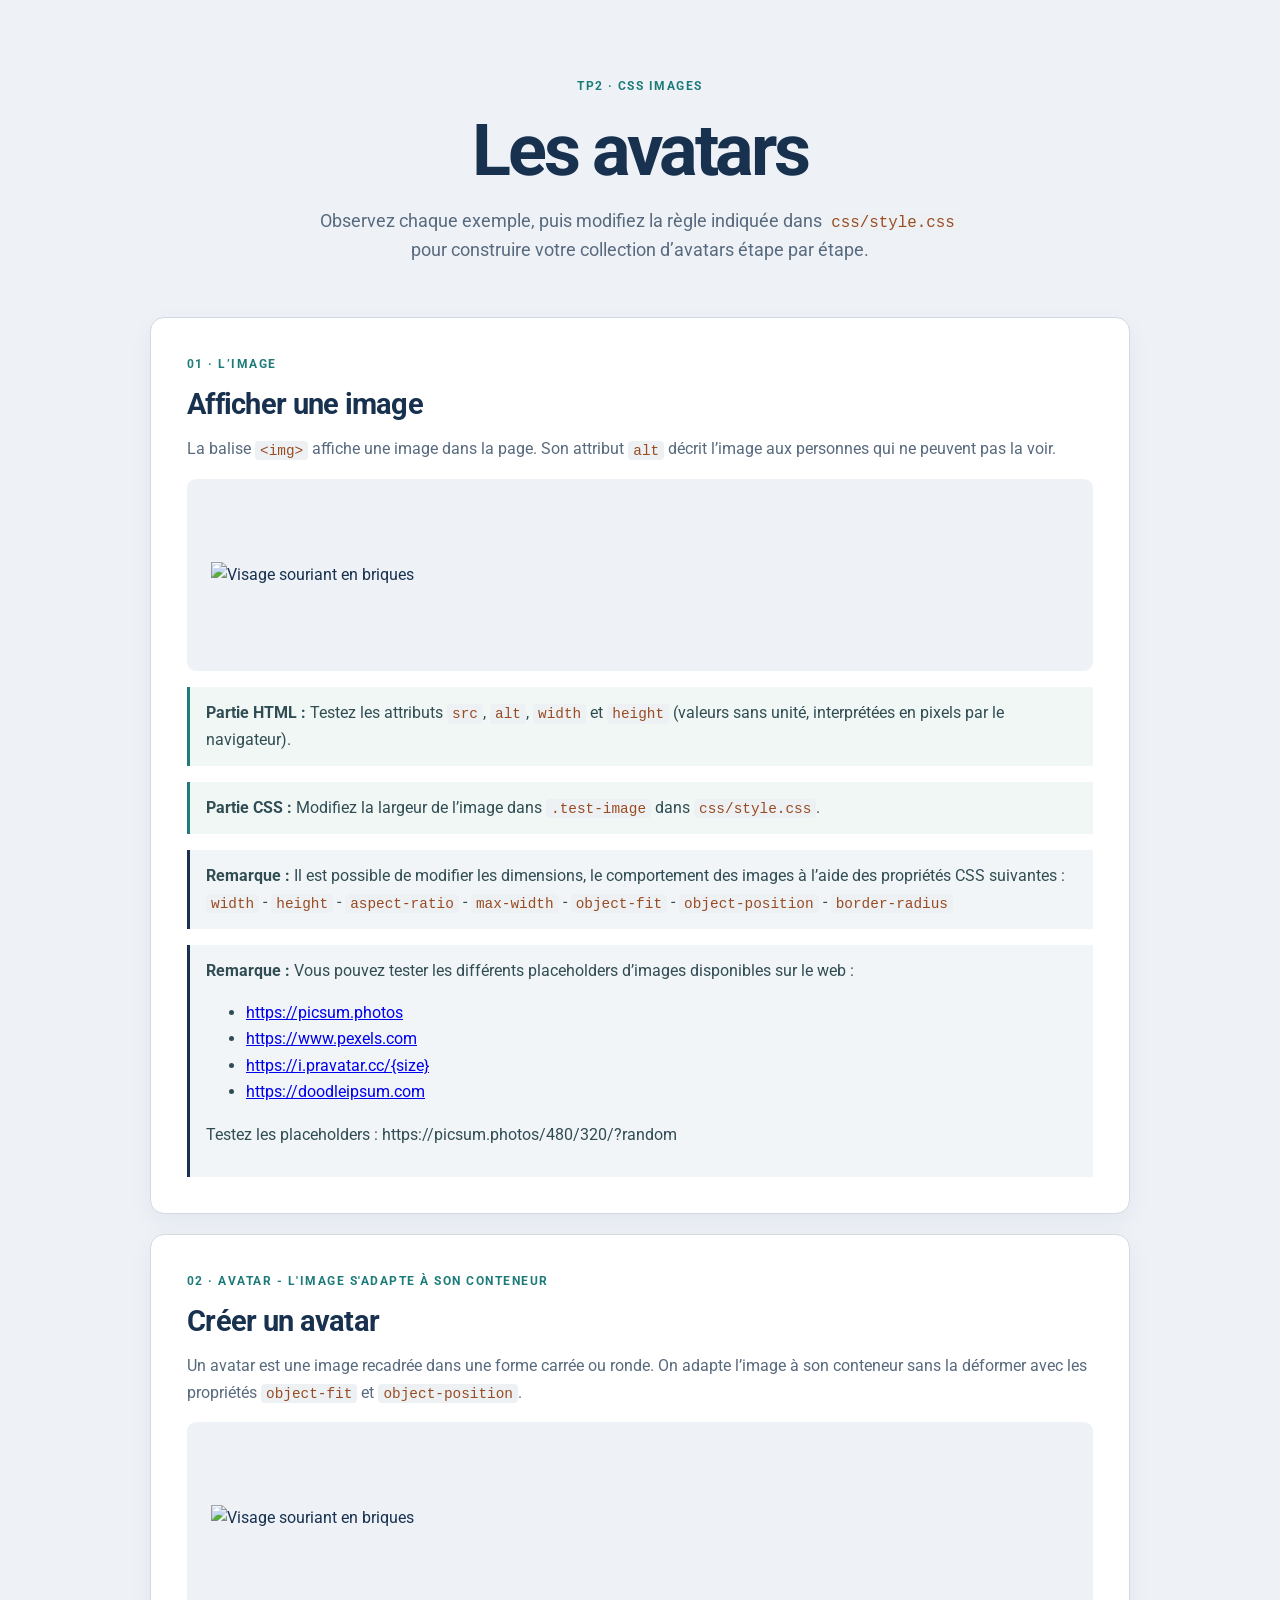
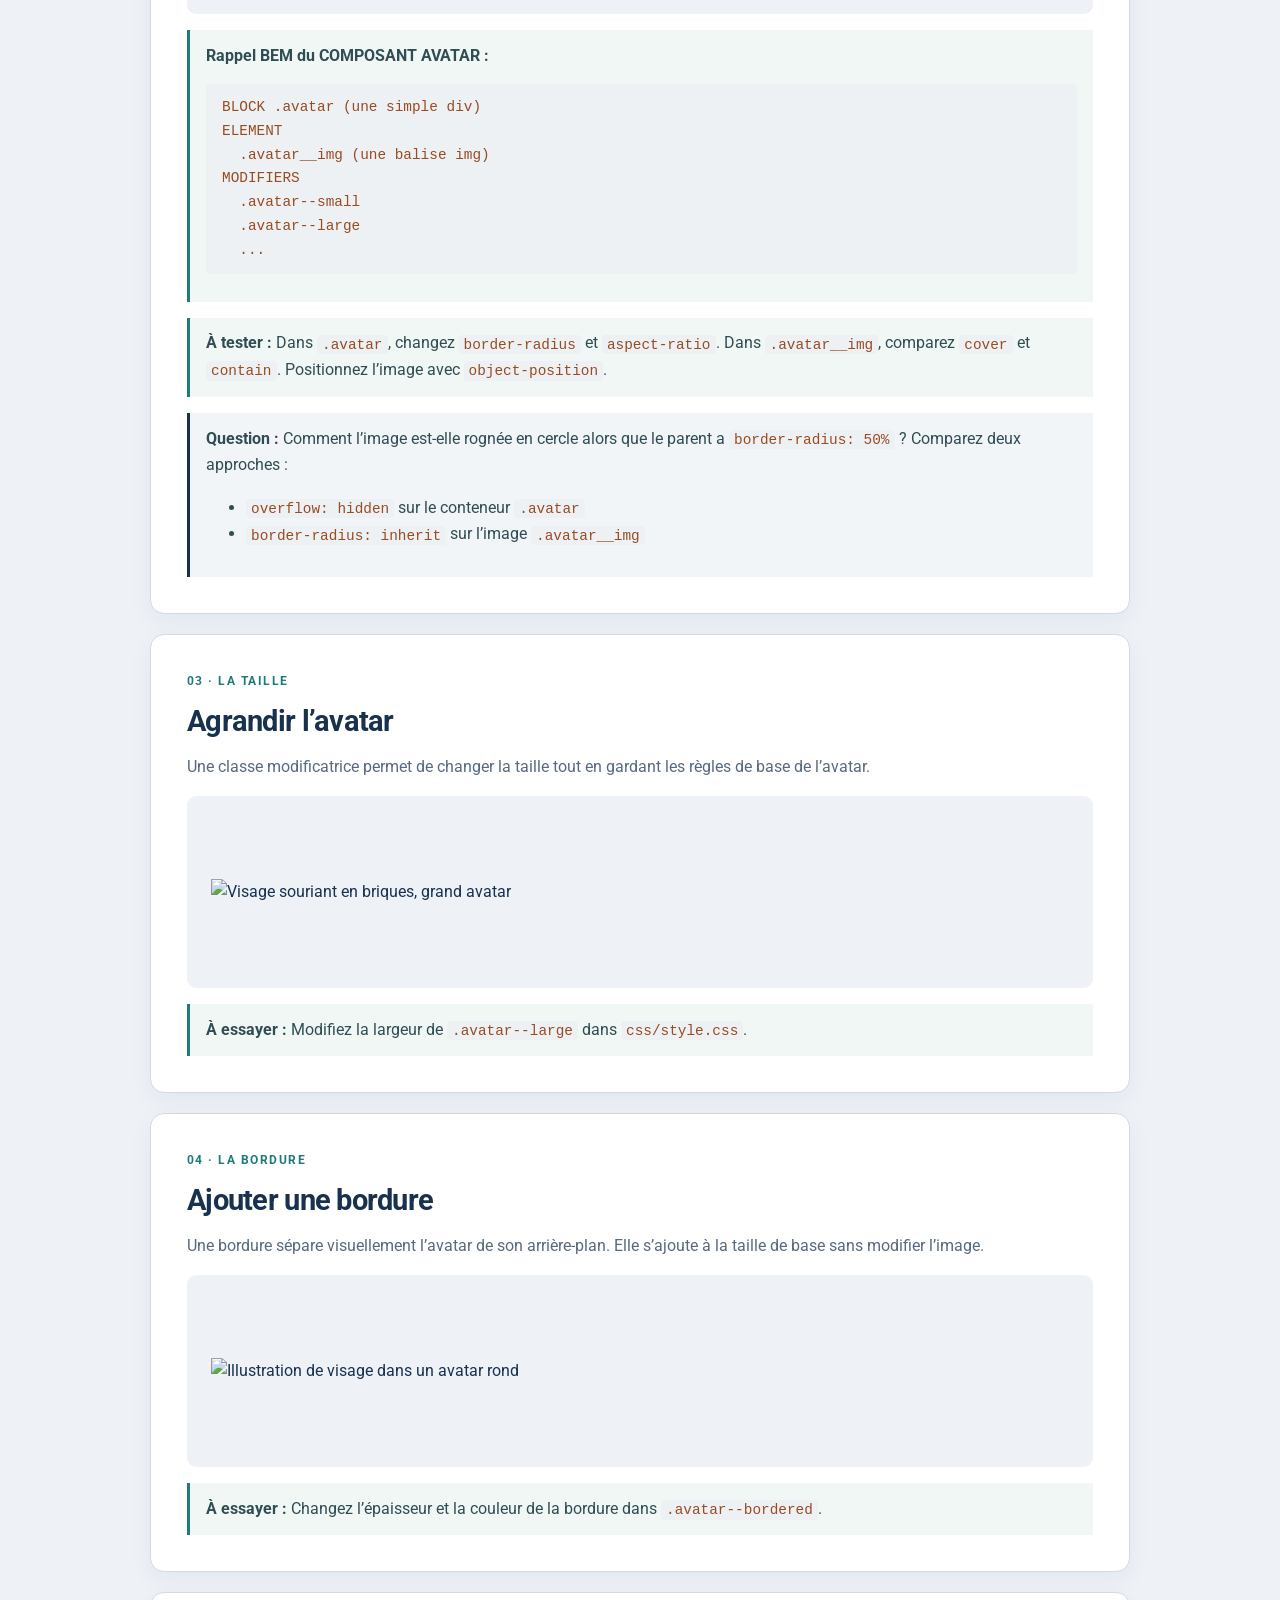
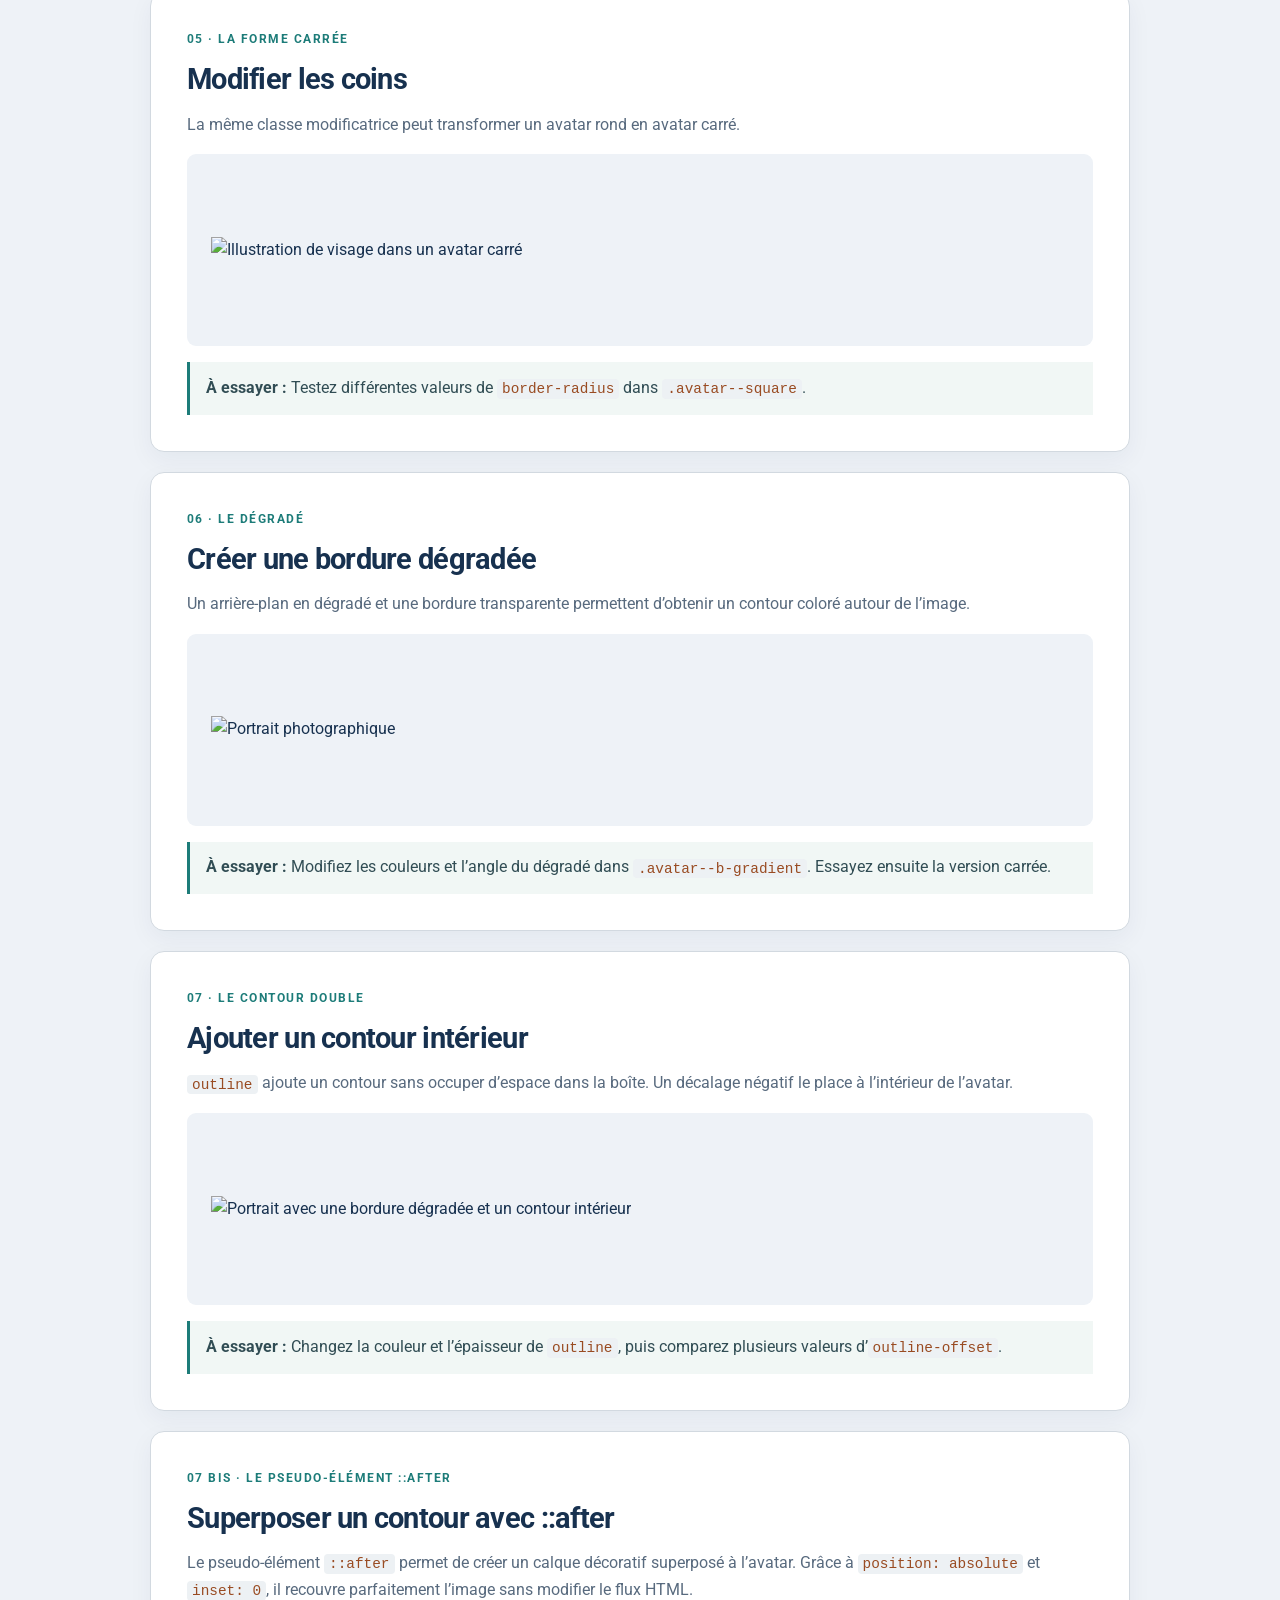
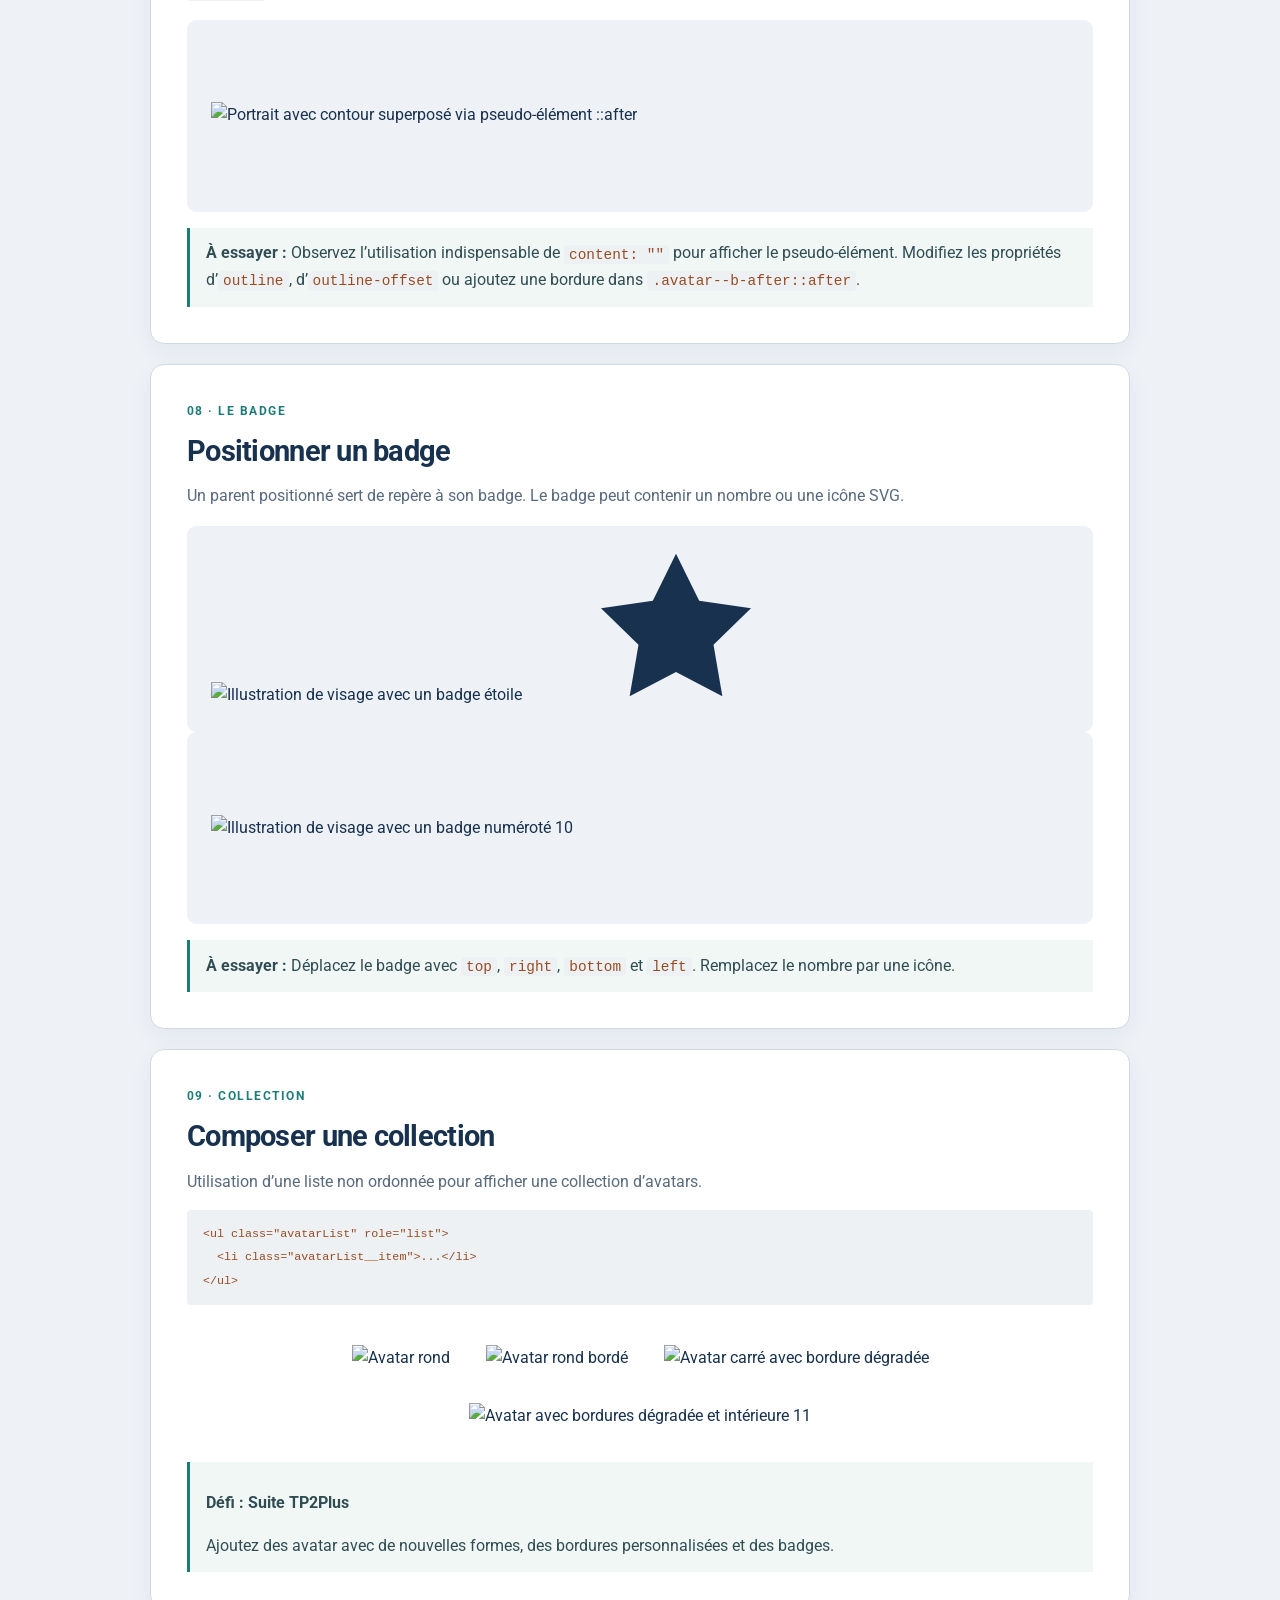
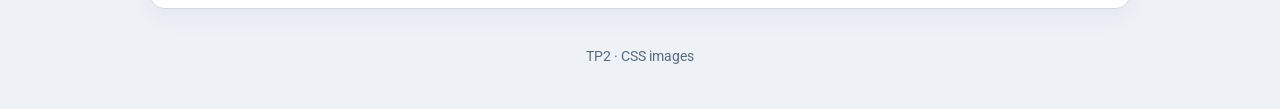
==== 1_Images/index.html @ 3d35fedf "init" ====
<!doctype html>
<html lang="fr">
  <head>
    <meta charset="UTF-8" />
    <meta name="viewport" content="width=device-width, initial-scale=1.0" />
    <title>TP2 CSS — Les avatars</title>
    <link rel="preconnect" href="https://fonts.googleapis.com" />
    <link rel="preconnect" href="https://fonts.gstatic.com" crossorigin />
    <link
      rel="stylesheet"
      href="https://fonts.googleapis.com/css2?family=Roboto:wght@400;700&display=swap"
    />
    <link rel="stylesheet" href="css/default.css" />
    <link rel="stylesheet" href="css/style.css" />
  </head>
  <body>
    <header class="page-header">
      <p class="page-header__eyebrow">TP2 · CSS images</p>
      <h1 class="page-header__title">Les avatars</h1>
      <p class="page-header__intro">
        Observez chaque exemple, puis modifiez la règle indiquée dans
        <code class="page-header__code">css/style.css</code> pour construire
        votre collection d’avatars étape par étape.
      </p>
    </header>

    <main class="lesson">
      <!-- 01 · Balise Image -->
      <section class="exercise">
        <p class="exercise__number">01 · L’image</p>
        <h2 class="exercise__title">Afficher une image</h2>
        <p class="exercise__text">
          La balise <code class="exercise__code">&lt;img&gt;</code> affiche une
          image dans la page. Son attribut
          <code class="exercise__code">alt</code> décrit l’image aux personnes
          qui ne peuvent pas la voir.
        </p>
        <div class="demo">
          <!-- Ajouter une image avec la classe .test-image -->
          <img
            class="test-image"
            src="https://randomuser.me/api/portraits/lego/1.jpg"
            alt="Visage souriant en briques"
          />
        </div>
        <p class="exercise__challenge">
          <strong>Partie HTML :</strong>
          Testez les attributs <code class="exercise__code">src</code>,
          <code class="exercise__code">alt</code>,
          <code class="exercise__code">width</code> et
          <code class="exercise__code">height</code> (valeurs sans unité,
          interprétées en pixels par le navigateur).
        </p>
        <p class="exercise__challenge">
          <strong>Partie CSS :</strong> Modifiez la largeur de l’image dans
          <code class="exercise__code">.test-image</code> dans
          <code class="exercise__code">css/style.css</code>.
        </p>
        <div class="exercise__remarque">
          <strong>Remarque :</strong> Il est possible de modifier les
          dimensions, le comportement des images à l’aide des propriétés CSS
          suivantes :

          <code class="exercise__code">width</code> -
          <code class="exercise__code">height</code> -
          <code class="exercise__code">aspect-ratio</code> -
          <code class="exercise__code">max-width</code> -
          <code class="exercise__code">object-fit</code> -
          <code class="exercise__code">object-position</code> -
          <code class="exercise__code">border-radius</code>
        </div>
        <div class="exercise__remarque">
          <strong>Remarque :</strong> Vous pouvez tester les différents
          placeholders d’images disponibles sur le web :

          <ul>
            <li>
              <a
                href="https://picsum.photos"
                target="_blank"
                rel="noopener noreferrer"
                >https://picsum.photos</a
              >
            </li>
            <li>
              <a
                href="https://www.pexels.com"
                target="_blank"
                rel="noopener noreferrer"
                >https://www.pexels.com</a
              >
            </li>
            <li>
              <a
                href="https://pravatar.cc"
                target="_blank"
                rel="noopener noreferrer"
                >https://i.pravatar.cc/{size}</a
              >
            </li>
            <li>
              <a
                href="https://doodleipsum.com"
                target="_blank"
                rel="noopener noreferrer"
                >https://doodleipsum.com</a
              >
            </li>
          </ul>
          <p>Testez les placeholders : https://picsum.photos/480/320/?random</p>
        </div>
      </section>

      <!-- 02 · AVATAR -->
      <section class="exercise">
        <p class="exercise__number">
          02 · Avatar - l'image s'adapte à son conteneur
        </p>
        <h2 class="exercise__title">Créer un avatar</h2>
        <p class="exercise__text">
          Un avatar est une image recadrée dans une forme carrée ou ronde. On
          adapte l’image à son conteneur sans la déformer avec les propriétés
          <code class="exercise__code">object-fit</code> et
          <code class="exercise__code">object-position</code>.
        </p>
        <div class="demo">
          <!-- COMPOSANT AVATAR -->
          <div class="avatar">
            <img
              class="avatar__img"
              src="https://randomuser.me/api/portraits/lego/5.jpg"
              alt="Visage souriant en briques"
            />
          </div>
        </div>

        <div class="exercise__challenge">
          <strong>Rappel BEM du COMPOSANT AVATAR :</strong>

          <pre class="exercise__code">
BLOCK .avatar (une simple div)
ELEMENT
  .avatar__img (une balise img)
MODIFIERS
  .avatar--small
  .avatar--large
  ...</pre
          >
        </div>

        <p class="exercise__challenge">
          <strong>À tester :</strong> Dans
          <code class="exercise__code">.avatar</code>, changez
          <code class="exercise__code">border-radius</code> et
          <code class="exercise__code">aspect-ratio</code>. Dans
          <code class="exercise__code">.avatar__img</code>, comparez
          <code class="exercise__code">cover</code> et
          <code class="exercise__code">contain</code>. Positionnez l’image avec
          <code class="exercise__code">object-position</code>.
        </p>
        <div class="exercise__remarque">
          <strong>Question :</strong> Comment l’image est-elle rognée en cercle
          alors que le parent a
          <code class="exercise__code">border-radius: 50%</code> ? Comparez deux
          approches :
          <ul>
            <li>
              <code class="exercise__code">overflow: hidden</code> sur le
              conteneur
              <code class="exercise__code">.avatar</code>
            </li>
            <li>
              <code class="exercise__code">border-radius: inherit</code> sur
              l’image <code class="exercise__code">.avatar__img</code>
            </li>
          </ul>
        </div>
      </section>

      <!-- 03 · MODIFIERS BEM · La taille -->
      <section class="exercise">
        <p class="exercise__number">03 · La taille</p>
        <h2 class="exercise__title">Agrandir l’avatar</h2>
        <p class="exercise__text">
          Une classe modificatrice permet de changer la taille tout en gardant
          les règles de base de l’avatar.
        </p>

        <div class="demo">
          <!-- Avatars de taille large -->
          <div class="avatar avatar--large">
            <img
              class="avatar__img"
              src="https://randomuser.me/api/portraits/lego/5.jpg"
              alt="Visage souriant en briques, grand avatar"
            />
          </div>
        </div>

        <p class="exercise__challenge">
          <strong>À essayer :</strong> Modifiez la largeur de
          <code class="exercise__code">.avatar--large</code> dans
          <code class="exercise__code">css/style.css</code>.
        </p>
      </section>

      <!-- 04 · MODIFIERS BEM · La bordure -->
      <section class="exercise">
        <p class="exercise__number">04 · La bordure</p>
        <h2 class="exercise__title">Ajouter une bordure</h2>
        <p class="exercise__text">
          Une bordure sépare visuellement l’avatar de son arrière-plan. Elle
          s’ajoute à la taille de base sans modifier l’image.
        </p>

        <div class="demo">
          <div class="avatar avatar--large avatar--bordered">
            <img
              class="avatar__img"
              src="https://doodleipsum.com/700/avatar-5?bg=6392D9&i=3866b029457817a8d3bdd26ebba02cbc"
              alt="Illustration de visage dans un avatar rond"
            />
          </div>
        </div>

        <p class="exercise__challenge">
          <strong>À essayer :</strong> Changez l’épaisseur et la couleur de la
          bordure dans <code class="exercise__code">.avatar--bordered</code>.
        </p>
      </section>

      <!-- 05 · MODIFIERS BEM · La forme carrée -->
      <section class="exercise">
        <p class="exercise__number">05 · La forme carrée</p>
        <h2 class="exercise__title">Modifier les coins</h2>
        <p class="exercise__text">
          La même classe modificatrice peut transformer un avatar rond en avatar
          carré.
        </p>
        <div class="demo">
          <div class="avatar avatar--large avatar--bordered avatar--square">
            <img
              class="avatar__img"
              src="https://doodleipsum.com/700/avatar?bg=6392D9&i=3b5eda98781d712fc782cd590c154647"
              alt="Illustration de visage dans un avatar carré"
            />
          </div>
        </div>
        <p class="exercise__challenge">
          <strong>À essayer :</strong> Testez différentes valeurs de
          <code class="exercise__code">border-radius</code> dans
          <code class="exercise__code">.avatar--square</code>.
        </p>
      </section>

      <!-- 06 · MODIFIERS BEM · Le dégradé sur la bordure -->

      <section class="exercise">
        <p class="exercise__number">06 · Le dégradé</p>
        <h2 class="exercise__title">Créer une bordure dégradée</h2>
        <p class="exercise__text">
          Un arrière-plan en dégradé et une bordure transparente permettent
          d’obtenir un contour coloré autour de l’image.
        </p>
        <div class="demo">
          <div class="avatar avatar--large avatar--b-gradient">
            <img
              class="avatar__img"
              src="https://i.pravatar.cc/300"
              alt="Portrait photographique"
            />
          </div>
        </div>
        <p class="exercise__challenge">
          <strong>À essayer :</strong> Modifiez les couleurs et l’angle du
          dégradé dans <code class="exercise__code">.avatar--b-gradient</code>.
          Essayez ensuite la version carrée.
        </p>
      </section>

      <!-- 07 · MODIFIERS BEM · Le contour double -->

      <section class="exercise">
        <p class="exercise__number">07 · Le contour double</p>
        <h2 class="exercise__title">Ajouter un contour intérieur</h2>
        <p class="exercise__text">
          <code class="exercise__code">outline</code> ajoute un contour sans
          occuper d’espace dans la boîte. Un décalage négatif le place à
          l’intérieur de l’avatar.
        </p>
        <div class="demo">
          <div class="avatar avatar--large avatar--b-gradient avatar--b-double">
            <img
              class="avatar__img"
              src="https://i.pravatar.cc/301"
              alt="Portrait avec une bordure dégradée et un contour intérieur"
            />
          </div>
        </div>
        <p class="exercise__challenge">
          <strong>À essayer :</strong> Changez la couleur et l’épaisseur de
          <code class="exercise__code">outline</code>, puis comparez plusieurs
          valeurs d’<code class="exercise__code">outline-offset</code>.
        </p>
      </section>

      <!-- 07 bis · MODIFIERS BEM · Le contour avec ::after -->

      <section class="exercise">
        <p class="exercise__number">07 bis · Le pseudo-élément ::after</p>
        <h2 class="exercise__title">Superposer un contour avec ::after</h2>
        <p class="exercise__text">
          Le pseudo-élément <code class="exercise__code">::after</code> permet
          de créer un calque décoratif superposé à l’avatar. Grâce à
          <code class="exercise__code">position: absolute</code> et
          <code class="exercise__code">inset: 0</code>, il recouvre parfaitement
          l’image sans modifier le flux HTML.
        </p>
        <div class="demo">
          <div class="avatar avatar--large avatar--b-gradient avatar--b-after">
            <img
              class="avatar__img"
              src="https://i.pravatar.cc/302"
              alt="Portrait avec contour superposé via pseudo-élément ::after"
            />
          </div>
        </div>
        <p class="exercise__challenge">
          <strong>À essayer :</strong> Observez l’utilisation indispensable de
          <code class="exercise__code">content: ""</code> pour afficher le
          pseudo-élément. Modifiez les propriétés d’<code class="exercise__code"
            >outline</code
          >, d’<code class="exercise__code">outline-offset</code> ou ajoutez une
          bordure dans
          <code class="exercise__code">.avatar--b-after::after</code>.
        </p>
      </section>

      <!-- 08 · MODIFIERS BEM · Le badge -->

      <section class="exercise">
        <p class="exercise__number">08 · Le badge</p>
        <h2 class="exercise__title">Positionner un badge</h2>
        <p class="exercise__text">
          Un parent positionné sert de repère à son badge. Le badge peut
          contenir un nombre ou une icône SVG.
        </p>
        <div class="demo">
          <div class="avatar avatar--large avatar--b-gradient">
            <img
              class="avatar__img"
              src="https://doodleipsum.com/700x700/avatar?bg=FF3C3C&i=6116a7c0ab60c1663e6aec880e0cd286"
              alt="Illustration de visage avec un badge étoile"
            />
            <span class="avatar__badge" role="img" aria-label="Favori">
              <svg class="avatar__icon" aria-hidden="true">
                <use href="#star"></use>
              </svg>
            </span>
          </div>
        </div>
        <div class="demo">
          <div class="avatar avatar--large avatar--b-gradient">
            <img
              class="avatar__img"
              src="https://doodleipsum.com/700x700/avatar?bg=FF3C3C&i=6116a7c0ab60c1663e6aec880e0cd286"
              alt="Illustration de visage avec un badge numéroté"
            />
            <span class="avatar__badge" role="img" aria-label="10 notifications"
              >10</span
            >
          </div>
        </div>
        <p class="exercise__challenge">
          <strong>À essayer :</strong> Déplacez le badge avec
          <code class="exercise__code">top</code>,
          <code class="exercise__code">right</code>,
          <code class="exercise__code">bottom</code> et
          <code class="exercise__code">left</code>. Remplacez le nombre par une
          icône.
        </p>
      </section>

      <!-- 09 ·  BEM · La collection d'avatars -->

      <section class="exercise">
        <p class="exercise__number">09 · Collection</p>
        <h2 class="exercise__title">Composer une collection</h2>
        <div class="exercise__text">
          Utilisation d’une liste non ordonnée pour afficher une collection
          d’avatars.
          <pre
            class="exercise__code"
          ><code>&lt;ul class="avatarList" role="list"&gt;
  &lt;li class="avatarList__item"&gt;...&lt;/li&gt;
&lt;/ul&gt;</code></pre>
        </div>
        <ul class="avatarList" role="list">
          <li class="avatarList__item">
            <div class="avatar avatar--large">
              <img
                class="avatar__img"
                src="https://randomuser.me/api/portraits/lego/1.jpg"
                alt="Avatar rond"
              />
            </div>
          </li>
          <li class="avatarList__item">
            <div class="avatar avatar--large avatar--bordered">
              <img
                class="avatar__img"
                src="https://doodleipsum.com/700/avatar-5?bg=6392D9&i=3866b029457817a8d3bdd26ebba02cbc"
                alt="Avatar rond bordé"
              />
            </div>
          </li>
          <li class="avatarList__item">
            <div class="avatar avatar--large avatar--square avatar--b-gradient">
              <img
                class="avatar__img"
                src="https://doodleipsum.com/700/avatar?bg=6392D9&i=3b5eda98781d712fc782cd590c154647"
                alt="Avatar carré avec bordure dégradée"
              />
            </div>
          </li>
          <li class="avatarList__item">
            <div
              class="avatar avatar--large avatar--b-gradient avatar--b-double"
            >
              <img
                class="avatar__img"
                src="https://i.pravatar.cc/300"
                alt="Avatar avec bordures dégradée et intérieure"
              />
              <span
                class="avatar__badge"
                role="img"
                aria-label="11 notifications"
                >11</span
              >
            </div>
          </li>
        </ul>
        <div class="exercise__challenge">
          <p>
            <strong>Défi : Suite TP2Plus</strong>
          </p>
          Ajoutez des avatar avec de nouvelles formes, des bordures
          personnalisées et des badges.
        </div>
      </section>
    </main>

    <footer class="page-footer">TP2 · CSS images</footer>
    <!-- SPRITE SVG Voir memeo -->
    <svg
      xmlns="http://www.w3.org/2000/svg"
      width="0"
      height="0"
      class="svg-sprite"
      aria-hidden="true"
    >
      <symbol id="star" viewBox="0 0 32 32">
        <path
          d="M32 12.408l-11.056-1.607-4.944-10.018-4.944 10.018-11.056 1.607 8 7.798-1.889 11.011 9.889-5.199 9.889 5.199-1.889-11.011 8-7.798z"
          fill="currentColor"
        ></path>
      </symbol>
    </svg>
  </body>
</html>
---- 1_Images/css/default.css ----
.lesson {
  width: min(100%, 61.25rem);
  margin-inline: auto;
}

.page-header {
  width: min(100%, 61.25rem);
  margin-inline: auto;
  padding: 4rem 1rem 2rem;
  text-align: center;
}

.page-header__eyebrow {
  color: var(--primary);
  font-size: 0.78rem;
  font-weight: 700;
  letter-spacing: 0.12em;
  text-transform: uppercase;
}

.page-header__title {
  margin: 0.2em 0;
  font-size: clamp(2.3rem, 7vw, 4.5rem);
  letter-spacing: -0.045em;
  line-height: 1.1;
}

.page-header__intro {
  max-width: 42rem;
  margin: 1rem auto 0;
  color: var(--muted);
  font-size: 1.1rem;
}

.page-header__code {
  padding: 0.12em 0.35em;
  border-radius: 0.25rem;
  background: #edf1f4;
  color: #994b22;
  font-family: ui-monospace, SFMono-Regular, Consolas, monospace;
  font-size: 0.9em;
}

.exercise {
  width: 100%;
  margin: 1.25rem 0;
  padding: clamp(1.25rem, 4vw, 2.25rem);
  border: 0.0625rem solid var(--line);
  border-radius: 0.875rem;
  background: #fff;
  box-shadow: 0 0.5rem 1.5rem rgb(23 49 79 / 5%);
  text-align: left;
}

.exercise__number {
  margin: 0 0 0.4rem;
  color: var(--primary);
  font-size: 0.78rem;
  font-weight: 700;
  letter-spacing: 0.12em;
  text-transform: uppercase;
}

.exercise__code {
  padding: 0.12em 0.35em;
  border-radius: 0.25rem;
  background: #edf1f4;
  color: #994b22;
  font-family: ui-monospace, SFMono-Regular, Consolas, monospace;
  font-size: 0.9em;
}

.exercise__title {
  margin: 0 0 0.5rem;
  color: var(--ink);
  font-size: clamp(1.35rem, 4vw, 1.8rem);
  letter-spacing: -0.025em;
}

.exercise__text {
  margin: 0.4rem 0 1rem;
  color: var(--muted);
}

.exercise__challenge {
  margin: 1rem 0 0;
  padding: 0.8rem 1rem;
  border-left: 0.1875rem solid var(--primary);
  background: #f1f7f5;
  color: #314d54;
}

.exercise__remarque {
  margin: 1rem 0 0;
  padding: 0.8rem 1rem;
  border-left: 0.1875rem solid var(--ink);
  background: #f1f5f7;
  color: #314d54;
}

.page-footer {
  width: min(100%, 61.25rem);
  margin-inline: auto;
  padding: 1rem;
  color: var(--muted);
  font-size: 0.9rem;
  text-align: center;
}

.svg-sprite {
  position: absolute;
  width: 0;
  height: 0;
  overflow: hidden;
}

pre.exercise__code {
  padding: 0.75rem 1rem;
  overflow-x: auto;
}
---- 1_Images/css/style.css ----
:root {
  --ink: hsl(212, 55%, 20%);
  --muted: hsl(212, 18%, 42%);
  --primary: hsl(178, 62%, 30%);
  --paper: hsl(210, 36%, 95%);
  --line: hsl(210, 18%, 85%);
  --accent: hsl(39, 87%, 62%);
  --ff-sans: "Roboto", sans-serif;
}
/* -- Reset ---------------------- */
*,
*::before,
*::after {
  box-sizing: border-box;
}

img,
svg {
  /* ➡️ display: block; : Par défaut, les navigateurs traitent les images et les SVG comme du texte (inline). Cela crée un espace vide indésirable (souvent 3 ou 4 pixels) sous l'élément, prévu pour les lettres qui descendent sous la ligne (comme "p" ou "j"). Passer en block supprime ce problème.*/

  /* ➡️ max-width: 100%; : Rend les médias responsives. L'image ou le SVG ne pourra jamais déborder de son conteneur parent, même s'il est techniquement plus grand. */

  /* ➡️ height: auto; : Travaille de pair avec max-width. Cela garantit que l'élément conserve toujours ses proportions d'origine sans être écrasé ou étiré. */
}

/* -- Styles généraux -----------  */
body {
  /* Pas de marges externes */
  margin: 0;
  /* Marge interne */
  padding: 0 1.25em 2em;
  /* Police de caractères */
  font-family: var(--ff-sans);
  /* Couleur du texte */
  color: var(--ink);
  /* Espacement des lignes Interlignage */
  line-height: 1.65;
  /* Couleur de l'arrière-plan */
  background-color: var(--paper);
}

/* -- Espace de démonstration -----------  */
.demo {
  /* Hauteur minimale */
  min-height: 12rem;
  /* Centrer le contenu */
  align-content: center;
  /* Marge interne */
  padding: 1.5rem;
  /* Bordure arrondie */
  border-radius: 0.5625rem;
  /* Arrière-plan */
  background-color: var(--paper);
}

/* -- 01 · L'image -----------  */
.test-image {
  /* ➡️ Centre l'image à l'aide des marges externes */

  /* ➡️ Modifiez la largeur de l’image, sa hauteur et/ou son ratio */
}

/* -- 02 · Adaptation de l'image -----------  */
/* Adaptation de l'image à son conteneur avec object-fit et object-position */
.avatar {
  /* ➡️ Position relative pour permettre le positionnement absolu des enfants */

  /* ➡️ V1 : Le rognage est porté par le conteneur */

  /* ➡️ Valeur des marges externes permettant de centrer automatiquement l'élément */

  /* ➡️ Testez les dimensions */

  /* ➡️ Testez le ratio */

  /* ➡️ Testez border-radius  */

  /* ➡️ Testez l'ombre portée */
  /* Valeur de repli si la couleur relative n'est pas supportée */
}

.avatar__img {
  /* ➡️ Adaptation de l'image à son conteneur largeur et hauteur */

  /* ➡️ Testez les propriétés object-fit et object-position */

  /* ➡️ V2 Le rognage est porté par l'image : le badge peut déborder du parent */
}

/* -- MODIFIERS BEM -------------- */
/* -- 03 · La taille -----------  */
.avatar--large {
  /* ➡️ Complétez */
}

/* -- 04 · La bordure -----------  */
.avatar--bordered {
  /* ➡️ Complétez */
}

/* -- 05 · La forme carrée -----------  */
.avatar--square {
  /* ➡️ Complétez */
}

/* -- 06 · Le dégradé -----------  */
.avatar--b-gradient {
  /* ➡️ Bordure 10px solid transparente */

  /* ➡️ Arrière-plan : Dégradé linéaire :
      45deg,
      #f4a441 0%,
      #e65c48 25%,
      #d92e50 50%,
      #c52d86 75%,
      #a91fa0 100%
  */

  /* border-box (valeur unique) = origine ET zone peinte : le dégradé part du bord extérieur et ne se répète pas - valeur de background-origin */
}

/* -- 07 · Le contour double -----------  */
.avatar--b-double {
  /* ➡️ Outline direct sur le conteneur avec un décalage négatif */
}

/* -- 07 bis · Le contour avec ::after -----------  */
.avatar--b-after::after {
  /* Pseudo-élément pour créer un contour supplémentaire */
  /* ➡️ Contenu vide */

  /* ➡️ Positionnement absolu */

  /* ➡️ Définition de la zone d'affichage */

  /* ➡️ Héritage du border-radius du parent */

  /* ➡️ Style du contour */

  /* ➡️ Décalage du contour */

  /* ➡️ Désactivation des événements de souris */

  /* ➡️ Testez différentes valeurs d'outline-offset et de style sur le pseudo-élément */
}

/* -- 08 · Le badge -----------  */
.avatar__badge {
  /* ➡️ Positionnement absolu */

  /* ➡️ Z-index pour assurer le placement au-dessus des autres éléments */

  /* ➡️ Déplacez le badge avec top, right, bottom et left */
  /* Centre du badge sur le cercle à 45° : 14,6 % du bord (50 % − 50 % × cos 45°), moins la moitié du badge (1em) */

  /* ➡️ Taille du badge */

  /* ➡️ Centrage vertical et horizontal */

  /* ➡️ Style du texte */

  /* ➡️ Alignement du texte au centre */

  /* ➡️ Style de la bordure */

  /* ➡️ Bordure arrondie */

  /* ➡️ Arrière-plan */
}

.avatar__icon {
  /* ➡️ Centrage de l'icône avec les marges externes */

  /* ➡️ Taille de l'icône */
}

/* -- 09 · La collection -----------  */
.avatarList {
  /* ➡️ Style de la liste */
  margin: 1.5rem 0 0;
  padding: 0;
  text-align: center;
  list-style: none;
}

.avatarList__item {
  /* ➡️ Style des éléments de la liste */
  display: inline-block;
  margin: 1rem;
  vertical-align: middle;
}
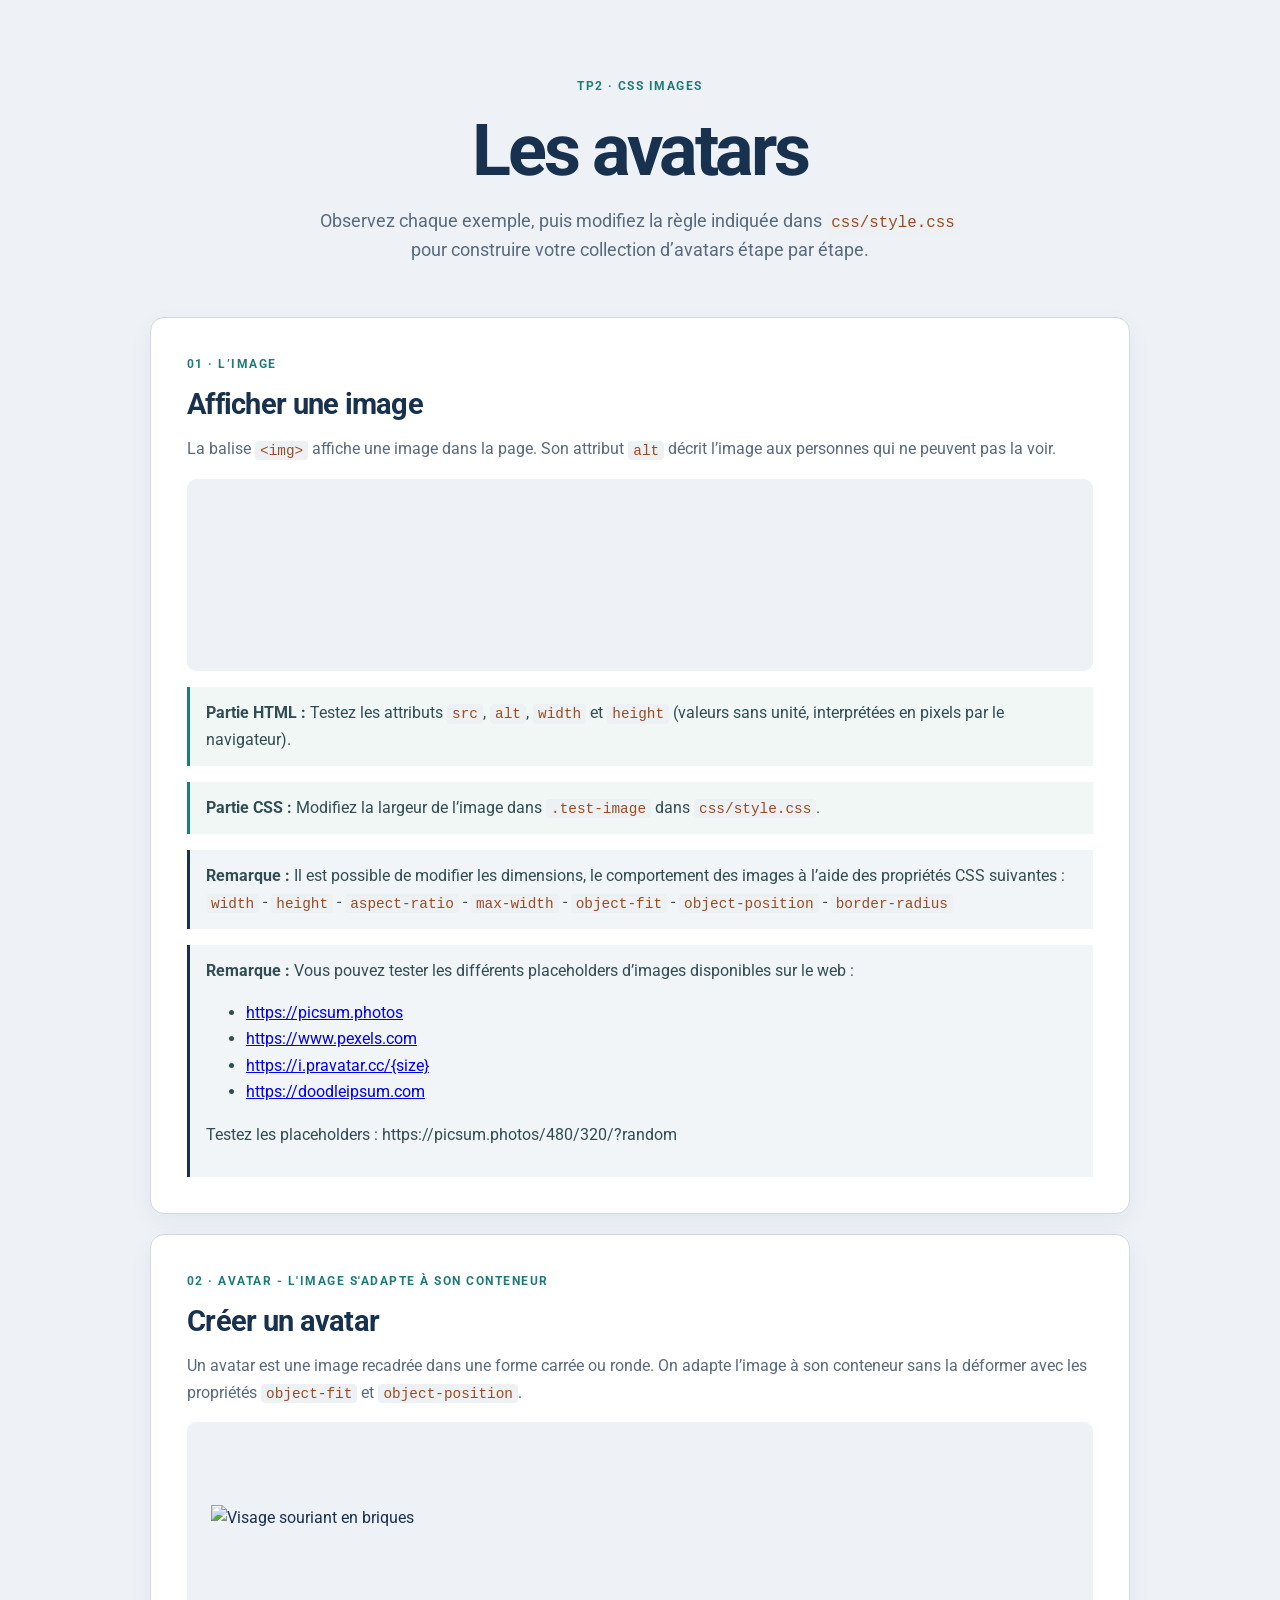
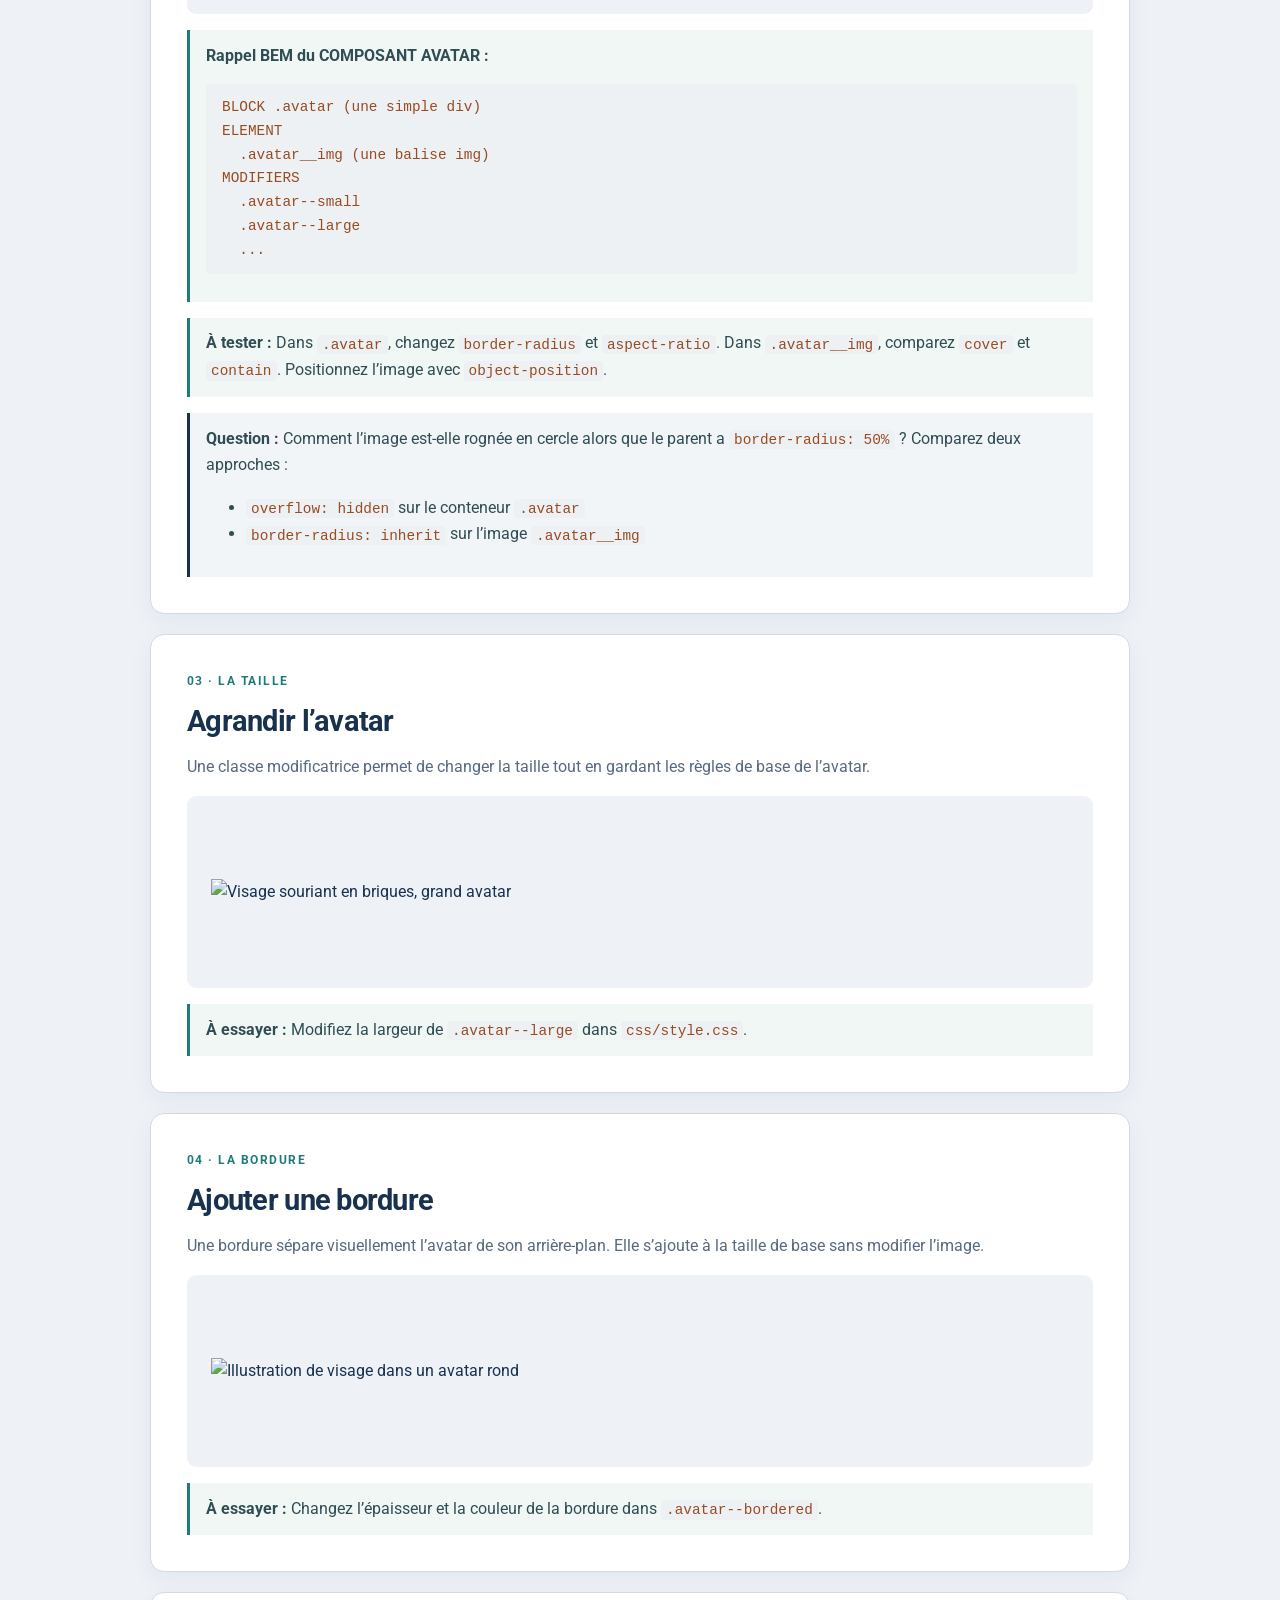
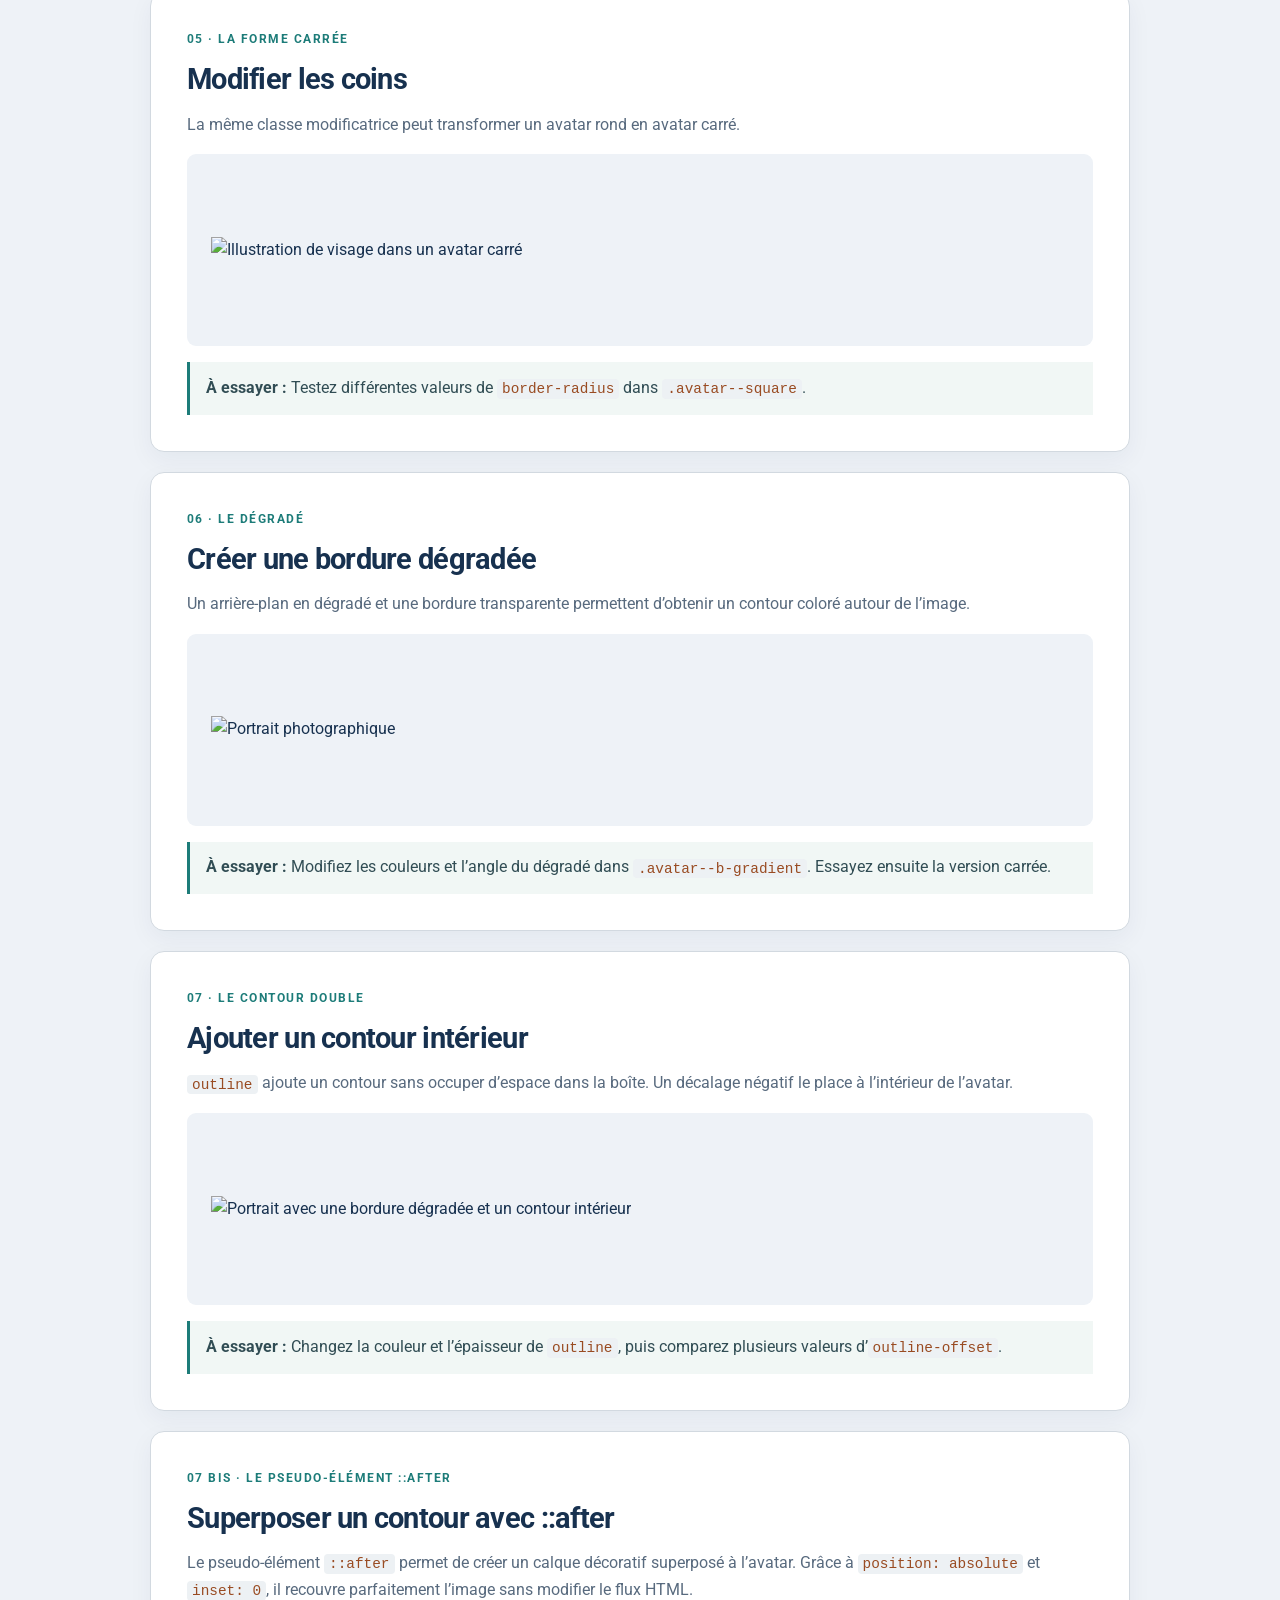
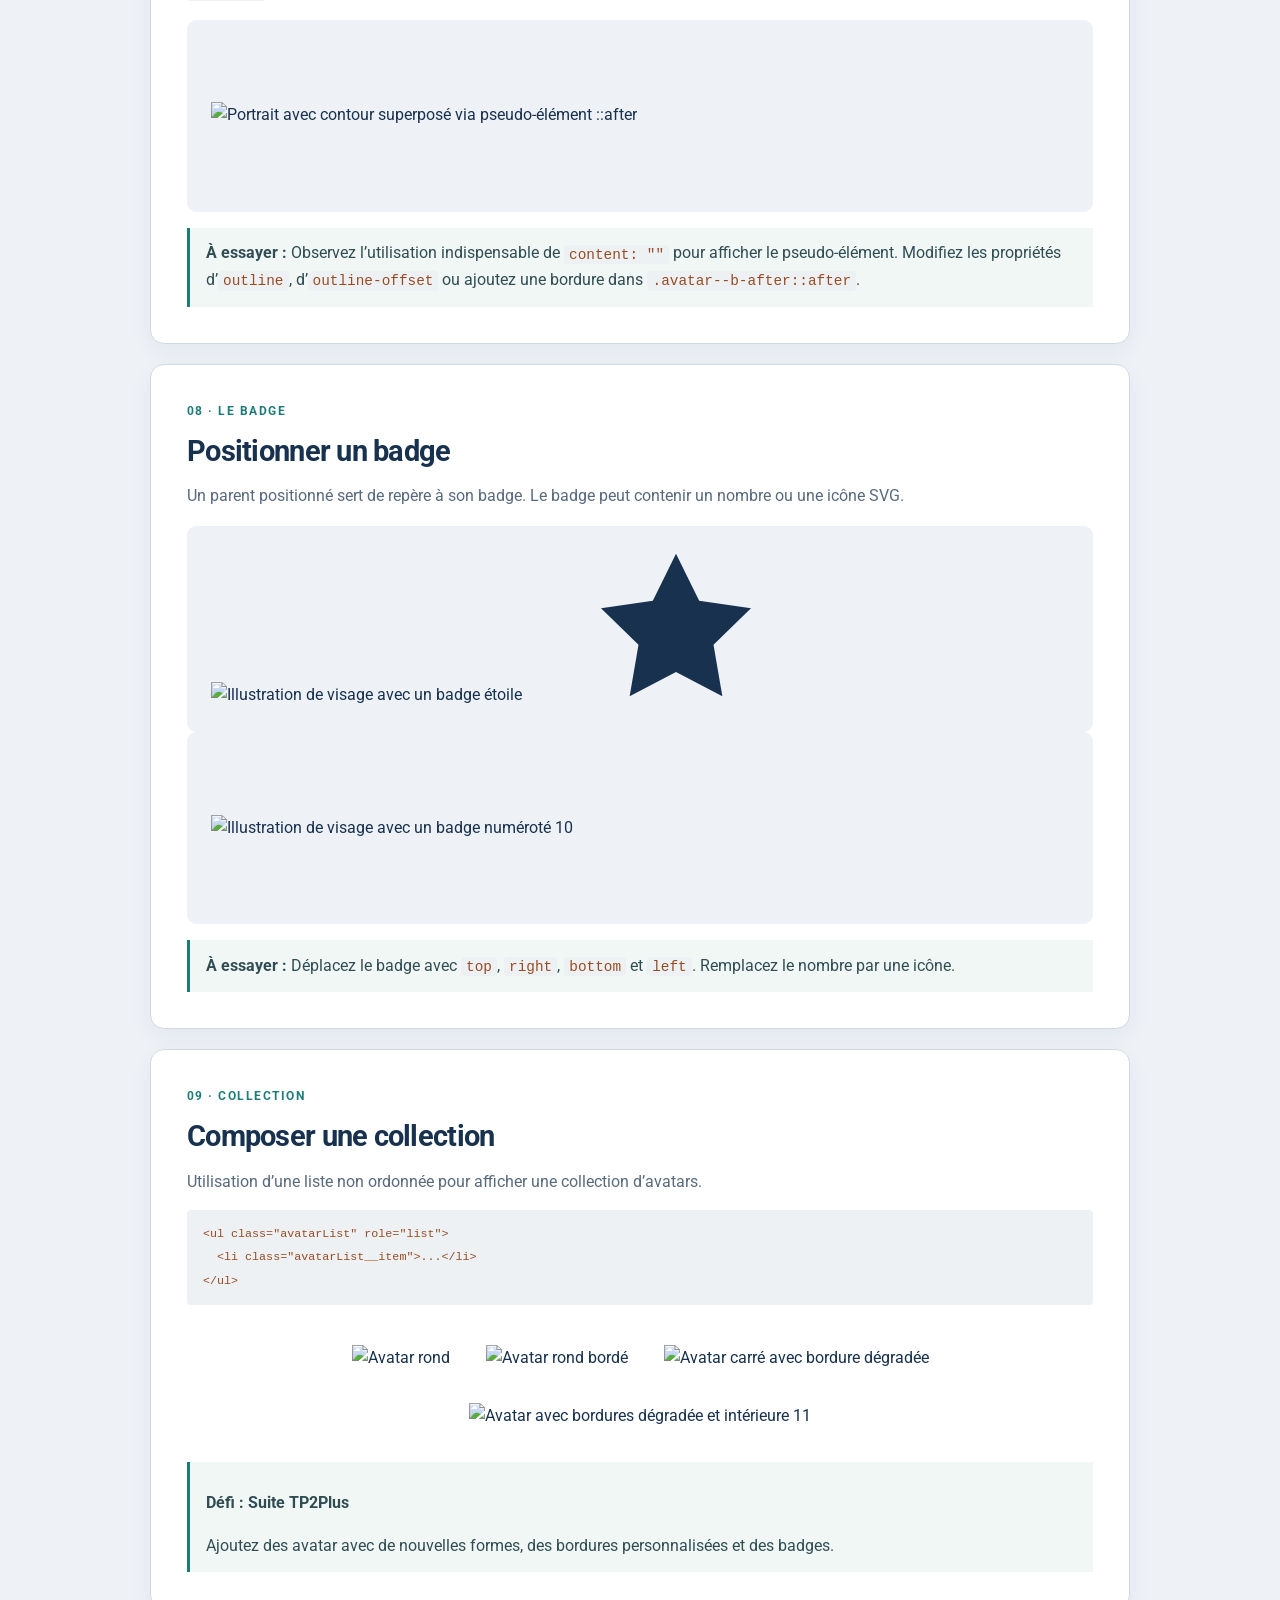
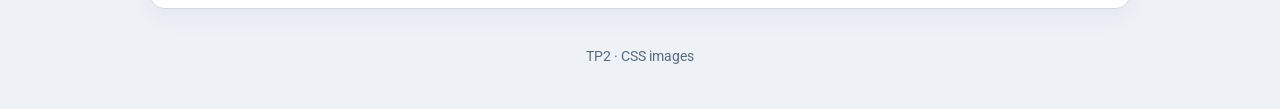
==== commit e40b27ca: "c" ====
--- a/1_Images/index.html
+++ b/1_Images/index.html
@@ -37,11 +37,6 @@
         </p>
         <div class="demo">
           <!-- Ajouter une image avec la classe .test-image -->
-          <img
-            class="test-image"
-            src="https://randomuser.me/api/portraits/lego/1.jpg"
-            alt="Visage souriant en briques"
-          />
         </div>
         <p class="exercise__challenge">
           <strong>Partie HTML :</strong>
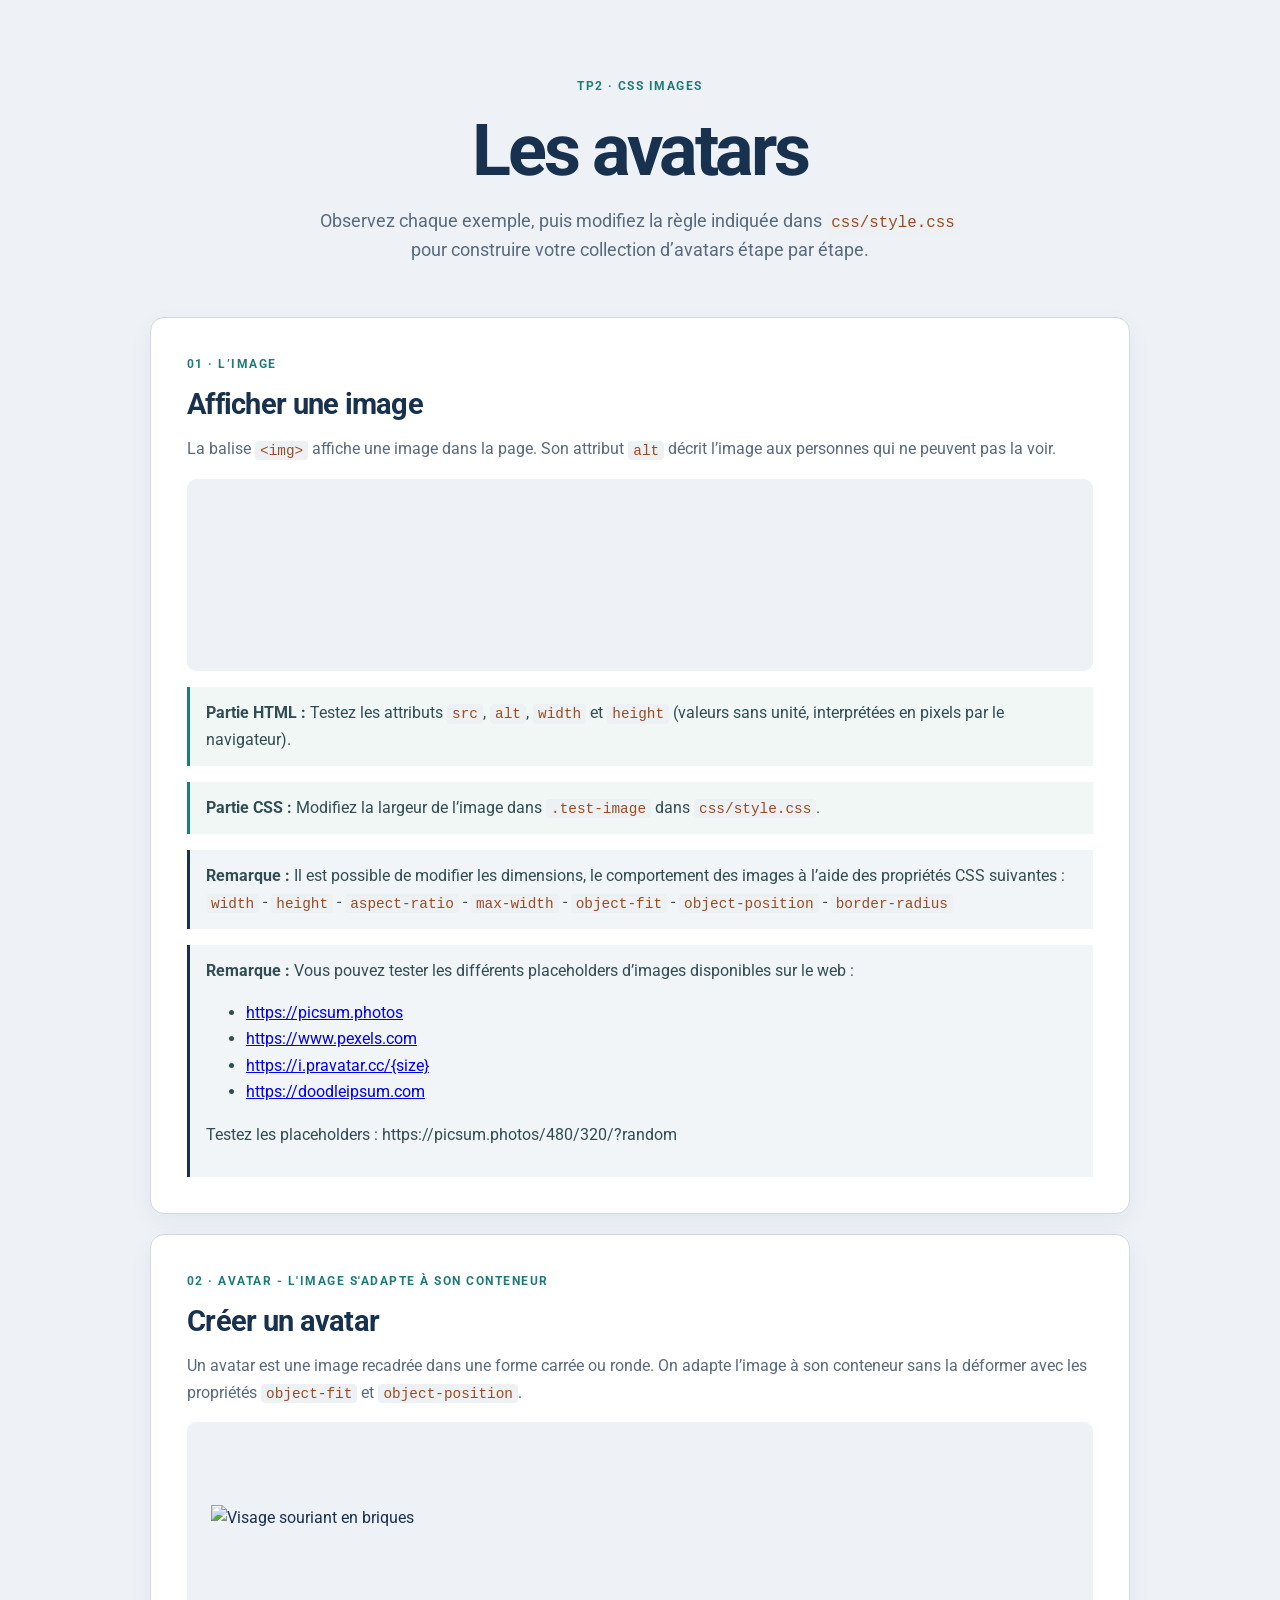
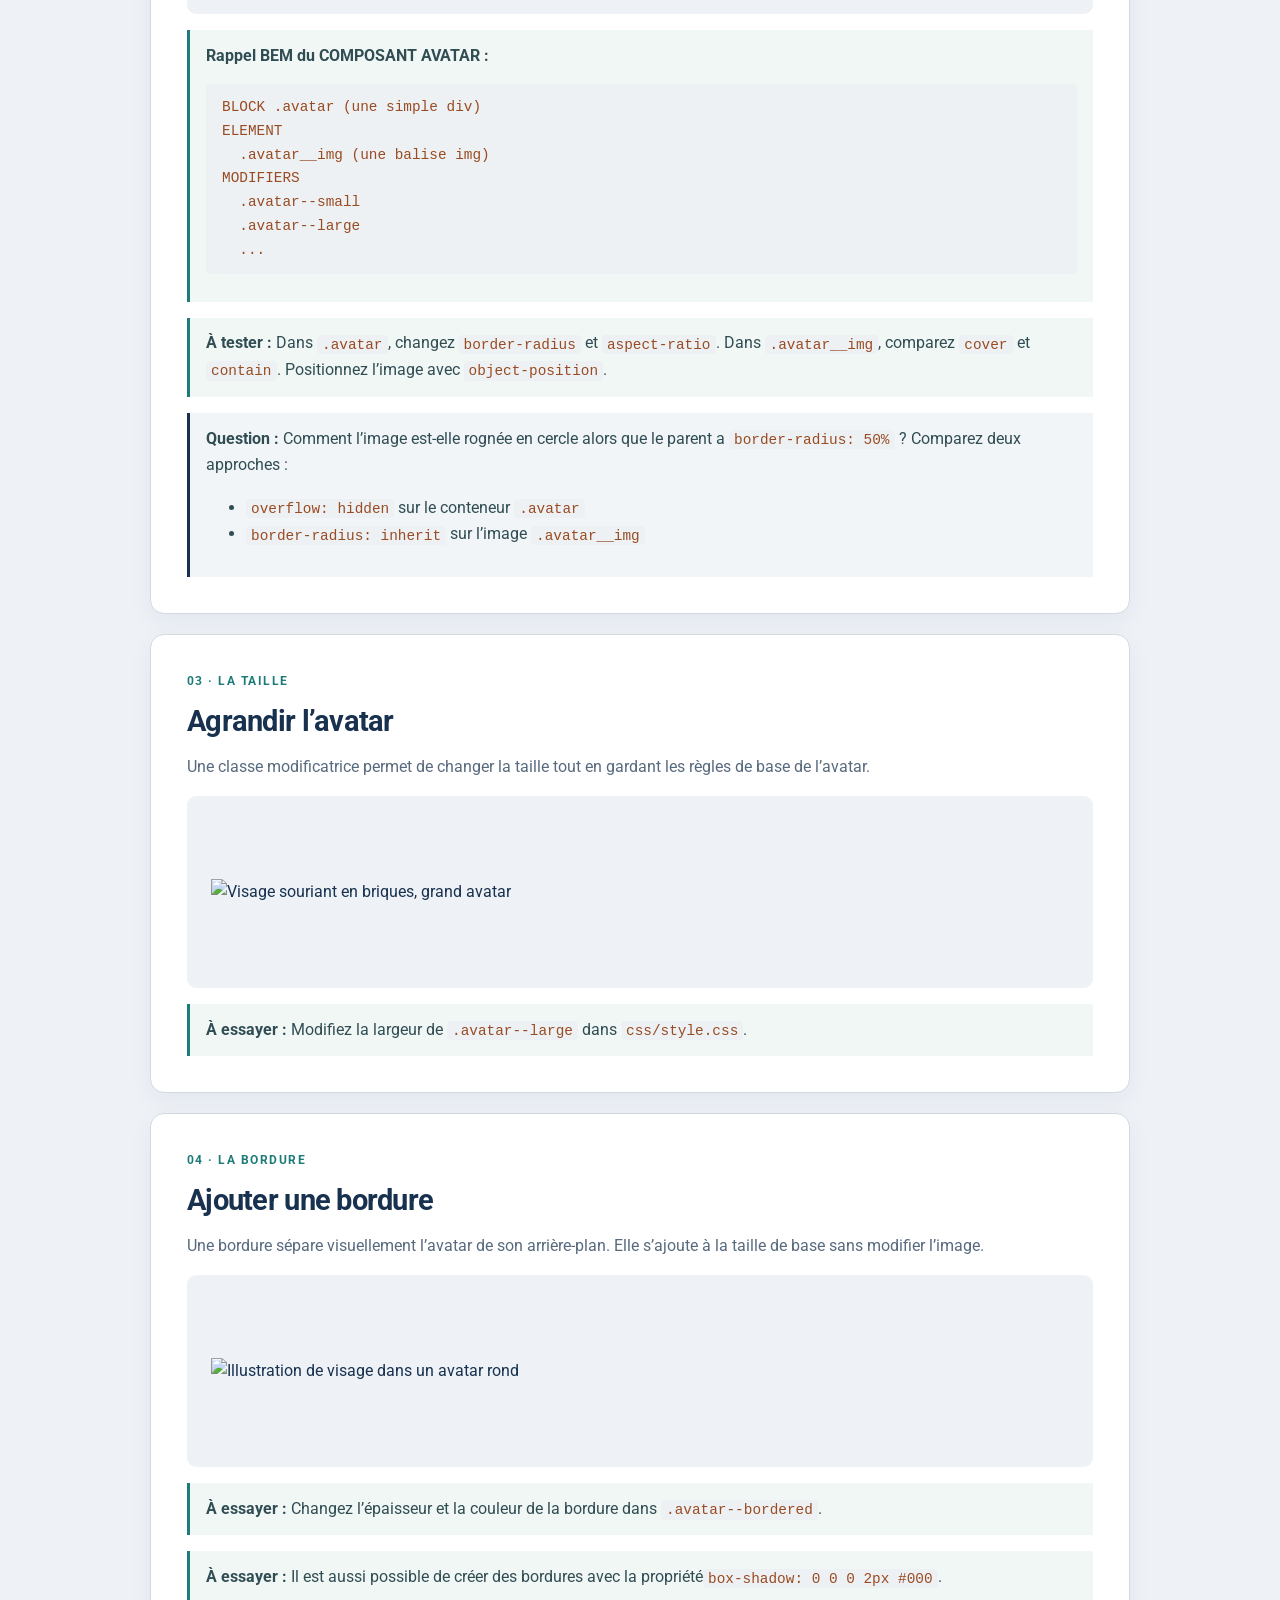
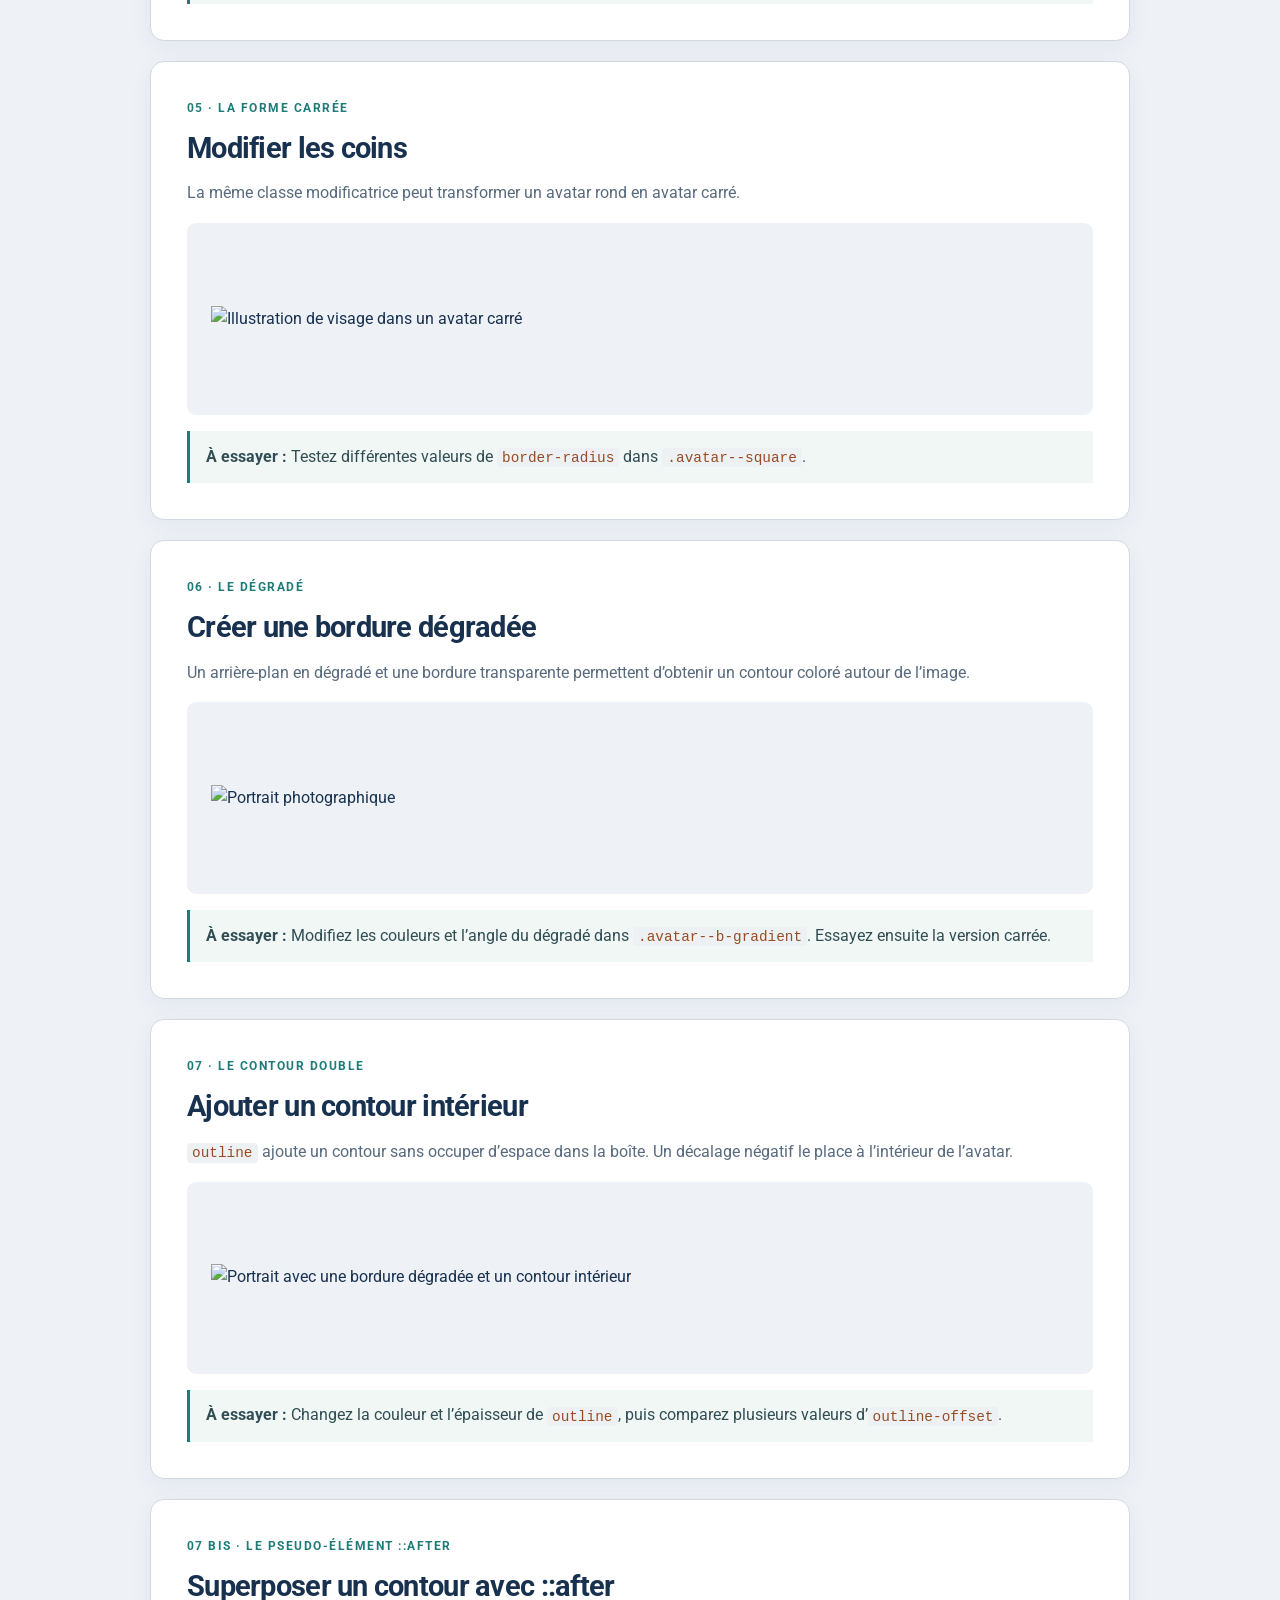
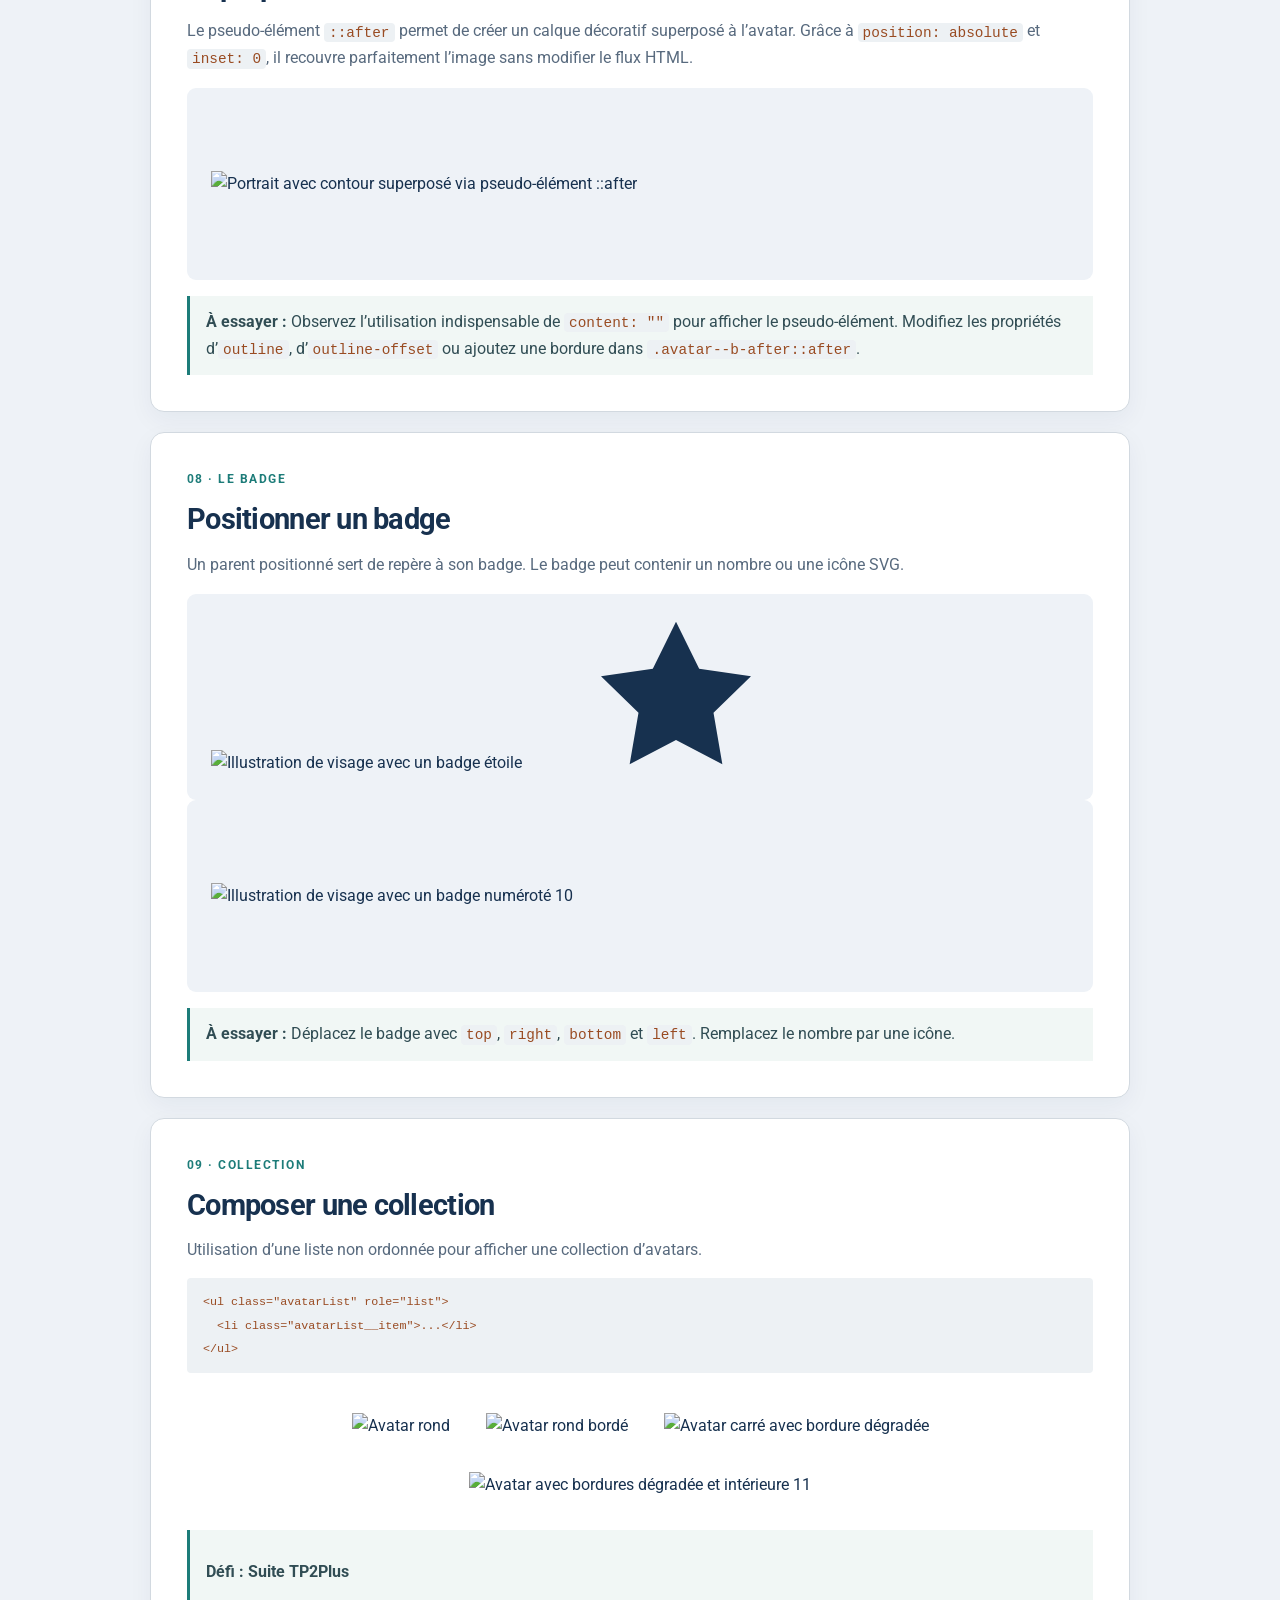
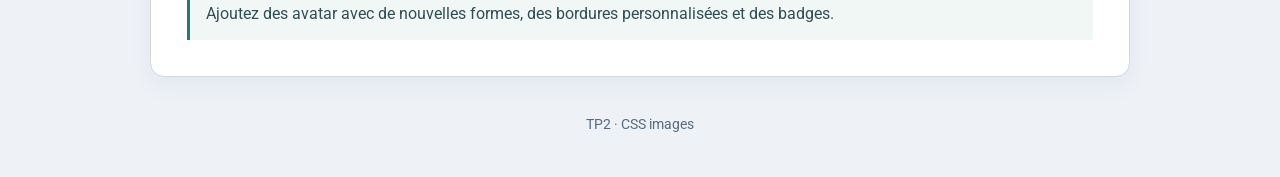
==== commit df81fa6d: "update shadow" ====
--- a/1_Images/index.html
+++ b/1_Images/index.html
@@ -221,6 +221,12 @@
         <p class="exercise__challenge">
           <strong>À essayer :</strong> Changez l’épaisseur et la couleur de la
           bordure dans <code class="exercise__code">.avatar--bordered</code>.
+        </p>
+        <p class="exercise__challenge">
+          <strong>À essayer :</strong> Il est aussi possible de créer des
+          bordures avec la propriété<code class="exercise__code"
+            >box-shadow: 0 0 0 2px #000</code
+          >.
         </p>
       </section>
 
--- a/1_Images/css/style.css
+++ b/1_Images/css/style.css
@@ -95,7 +95,13 @@
 
 /* -- 04 · La bordure -----------  */
 .avatar--bordered {
-  /* ➡️ Complétez */
+  /* ➡️ Complétez avec border-width, border-style, border-color */
+  /* ➡️ Complétez avec box-shadow : 
+        • offset-x (requis) : Décalage horizontal. Une valeur positive décale l'ombre vers la droite, et une valeur négative vers la gauche.
+        • offset-y (requis) : Décalage vertical. Une valeur positive décale l'ombre vers le bas, et une valeur négative vers le haut.
+        • blur (flou, optionnel) : Rayon de flou. Plus la valeur est grande, plus l'ombre est diffuse (ne peut pas être négatif). Défaut : 0 (bord net).
+        • spread (propagation, optionnel) : Taille de l'ombre. Une valeur positive élargit l'ombre, une valeur négative la réduit. Défaut : 0.
+        • color (optionnel) : Couleur de l'ombre (ex. red, #000, rgb(0 0 0 / 0.3)). Si elle est absente, la couleur du texte de l'élément est utilisée.*/
 }
 
 /* -- 05 · La forme carrée -----------  */
